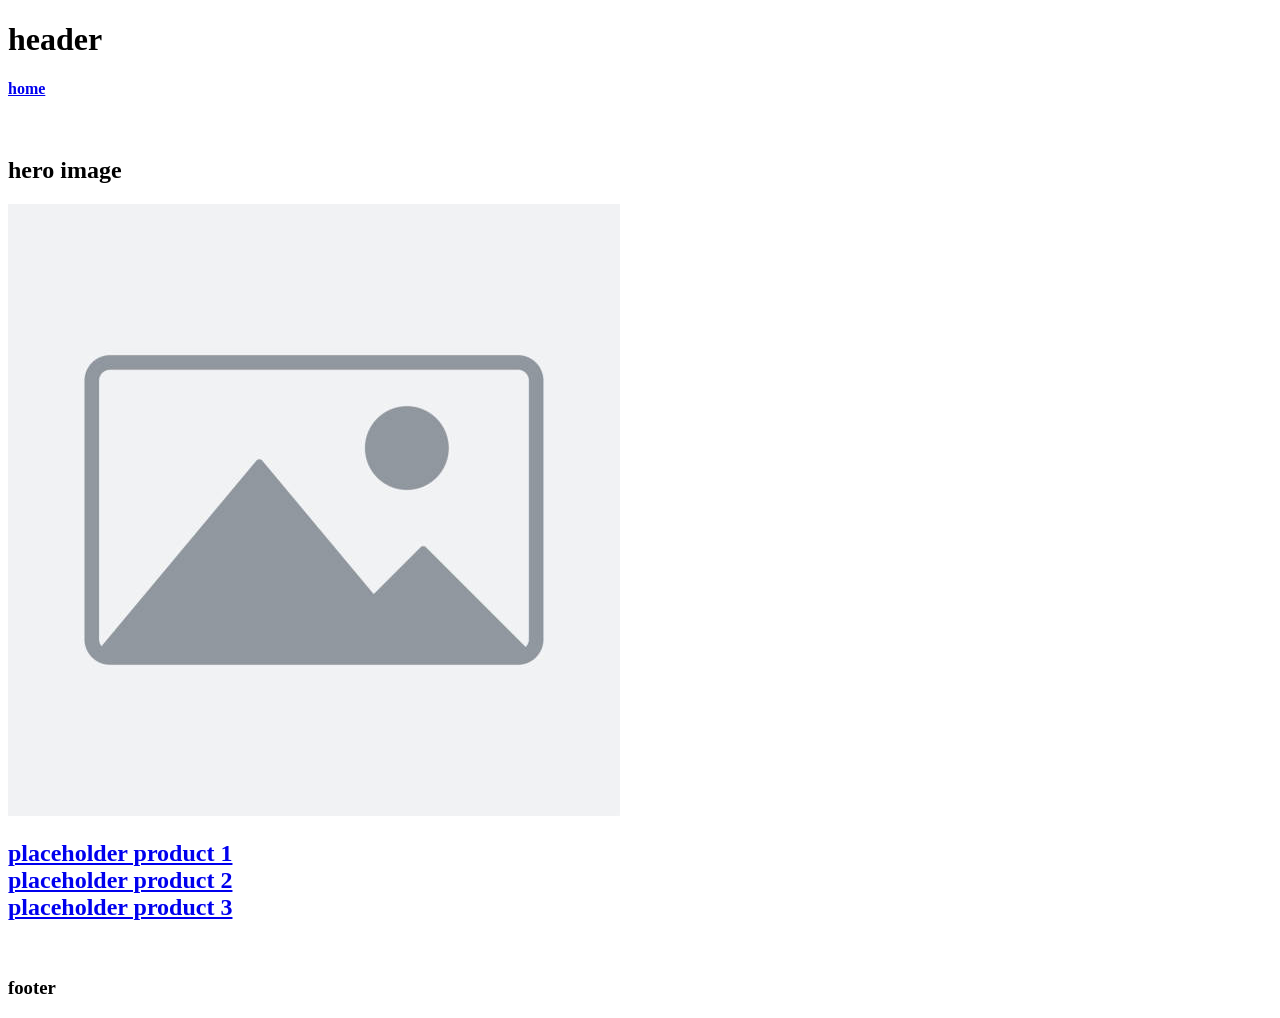
==== allproducts.html @ 620992c0 "added super rough structure and connections b/w pages" ====
<!DOCTYPE html>
<html lang="en">
<head>
    <meta charset="UTF-8">
    <meta name="viewport" content="width=, initial-scale=1.0">
    <title>Document</title>
</head>
<body>
    
    <header>
        <h1> header </h1>
        <h4> <a href="index.html"> home </a></h4>
    </header>

    <br>

    <h2> hero image </h2>
    <img src="images/placeholder.jpg" alt="placeholder image">

    <br>

    <h2> 
        <a href="phproduct1.html"> placeholder product 1</a> <br>
        <a href="phproduct2.html"> placeholder product 2</a> <br>
        <a href="phproduct3.html"> placeholder product 3</a> 
    </h2>

    <br>

    <footer>
        <h3> footer </h3>
    </footer>

</body>
</html>
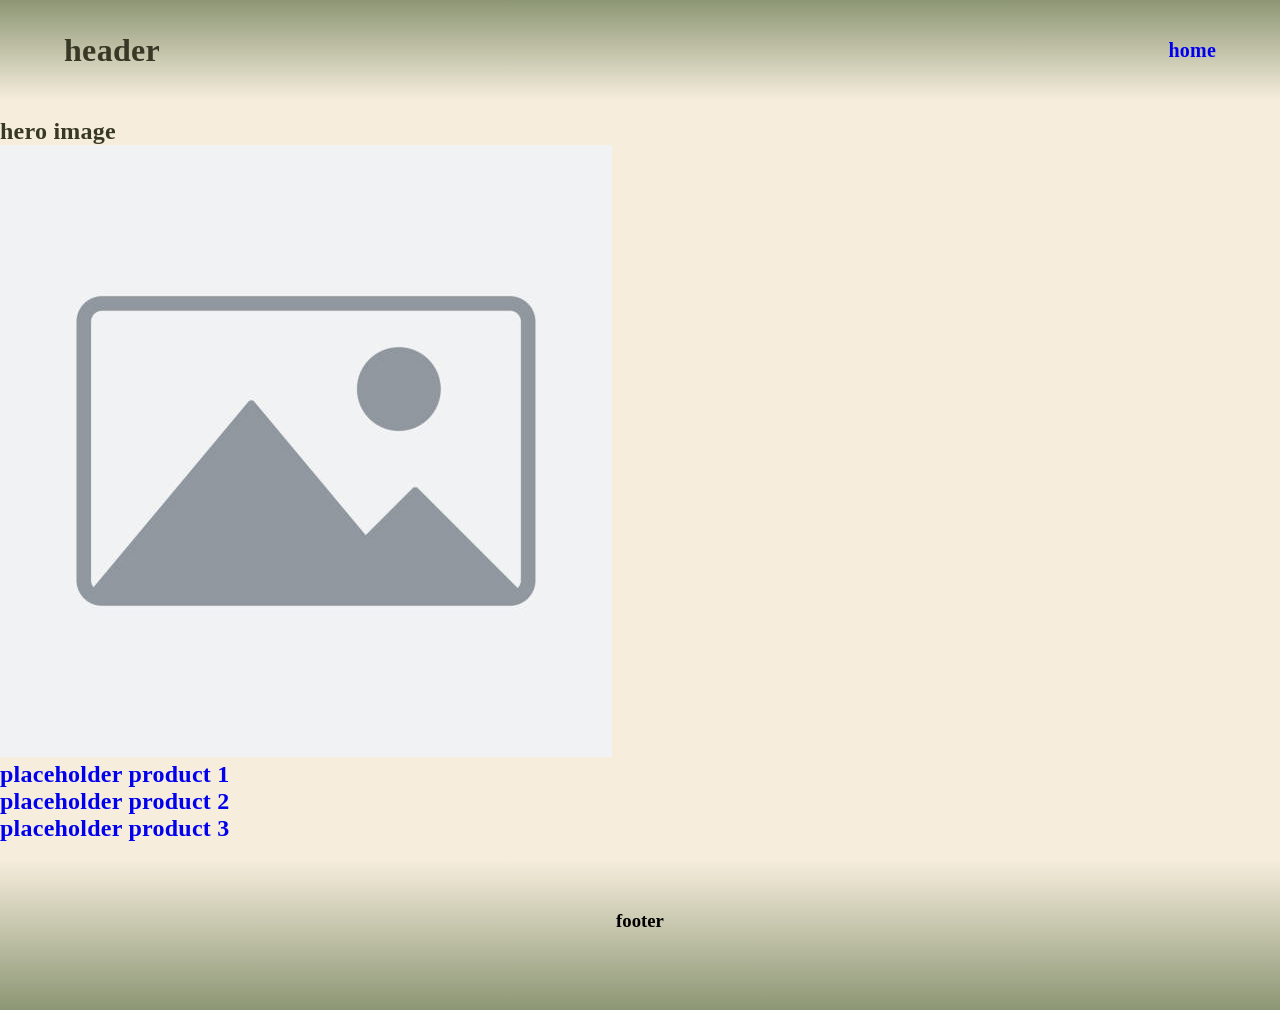
==== commit 5356465f: "added CSS, started on JS, styled header, footer, hero image, and category buttons" ====
--- a/allproducts.html
+++ b/allproducts.html
@@ -4,6 +4,7 @@
     <meta charset="UTF-8">
     <meta name="viewport" content="width=, initial-scale=1.0">
     <title>Document</title>
+    <link rel="stylesheet" href="css/style.css">
 </head>
 <body>
     
--- a/css/style.css
+++ b/css/style.css
@@ -0,0 +1,182 @@
+
+.saira-semi-condensed-light {
+  font-family: "Saira Semi Condensed", sans-serif;
+  font-weight: 300;
+  font-style: normal;
+}
+.saira-semi-condensed-medium {
+  font-family: "Saira Semi Condensed", sans-serif;
+  font-weight: 500;
+  font-style: normal;
+}
+.saira-semi-condensed-extrabold {
+  font-family: "Saira Semi Condensed", sans-serif;
+  font-weight: 800;
+  font-style: normal;
+}
+
+* {
+  margin: 0;
+  padding: 0;
+  box-sizing: border-box;
+}
+
+
+
+
+body {
+    background-color: #f6eddc;
+}
+
+a {
+    text-decoration: none;
+}
+
+h1 {
+    /* use for header logo? */
+    color: #373825;
+    letter-spacing: 0.01em;
+}
+
+h2 {
+    /* use for subhheadings */
+    color: #373825;
+    letter-spacing: 0.01em;
+}
+
+button {
+    background-color: #373825;
+    border-radius: 15px;
+    box-shadow: 0 5px 10px rgba(0, 0, 0, 0.5);
+    border: none;
+    transition: transform 0.2s ease;
+}
+    button:hover {
+        background-color: #27281b;
+        transform: scale(1.05);
+    }
+button h1 {
+    color: #f6eddc;
+    font-size: 30px;
+}
+
+
+/* HEADER */
+header {
+    display:flex;
+    justify-content: space-between;
+    align-items: center;
+    height: 100px;
+    padding: 20px 5%;
+    background-image: linear-gradient(#8c9674, transparent);
+    position: sticky;
+    top: 0; 
+    z-index: 10;
+}
+    .header-icons {
+        display:flex;
+        gap: 20px;
+        margin-left: auto;
+    }
+        .header-icons img {
+            transition: transform 0.2s ease;
+        }
+            .header-icons img:hover {
+                transform: scale(1.05);
+            }
+
+
+/* HERO IMAGE */
+.hero-image {
+    width: 100%;
+    margin-top: -140px;
+    display: flex;
+    flex-direction: column;
+    gap: 40px;
+}
+
+    .hero-button {
+        display: flex;
+        justify-content: center;
+    }
+        .allproduct-btn {
+            padding: 12px 24px;
+            cursor: pointer;
+            margin-top: -20px;
+        }
+
+
+/* CATEGORIES */
+.button-grid {
+    display: grid;
+    grid-template-columns: repeat(3,1fr);
+    gap: 30px;
+    padding: 20px;
+    }
+
+    .cat-btn {
+        width: auto;
+        height: 80px;
+        background-size: cover;
+        background-repeat: no-repeat;
+        background-position: center;
+        cursor: pointer;
+        border: none;
+    }
+        .cat-btn h1 {
+            color: #f6eddc;
+            font-size: 30px;
+        }
+            .cat1-btn {
+                background-image: url('images/cat1.png');
+                background-size: cover;
+                background-repeat: no-repeat;
+                background-position: center;
+                cursor: pointer;
+            }
+            .cat2-btn {
+                background-image: url('images/cat2.png');
+            }
+            .cat3-btn {
+                background-image: url('images/cat3.png');
+            }
+            .cat4-btn {
+                background-image: url('images/cat4.png');
+            }
+            .cat5-btn {
+                background-image: url('images/cat5.png');
+            }
+            .cat6-btn {
+                background-image: url('images/cat6.png');
+            }
+
+
+
+
+/* FOOTER */
+footer {
+    display:flex;
+    width: 100%;
+    flex-direction: column;
+    position: absolute;
+    justify-content: space-between;
+    align-items: center;
+    height: 150px;
+    padding: 20px 5%;
+    padding-top: 50px;
+    background-image: linear-gradient(transparent, #8c9674);
+    }
+        .footer-icons {
+        display:flex;
+        gap: 20px;
+        margin: auto;
+        }
+
+h4 {
+    font-size: 20px;
+    color: #373825;
+    letter-spacing: 0.01em;
+}
+
+
+/* note */
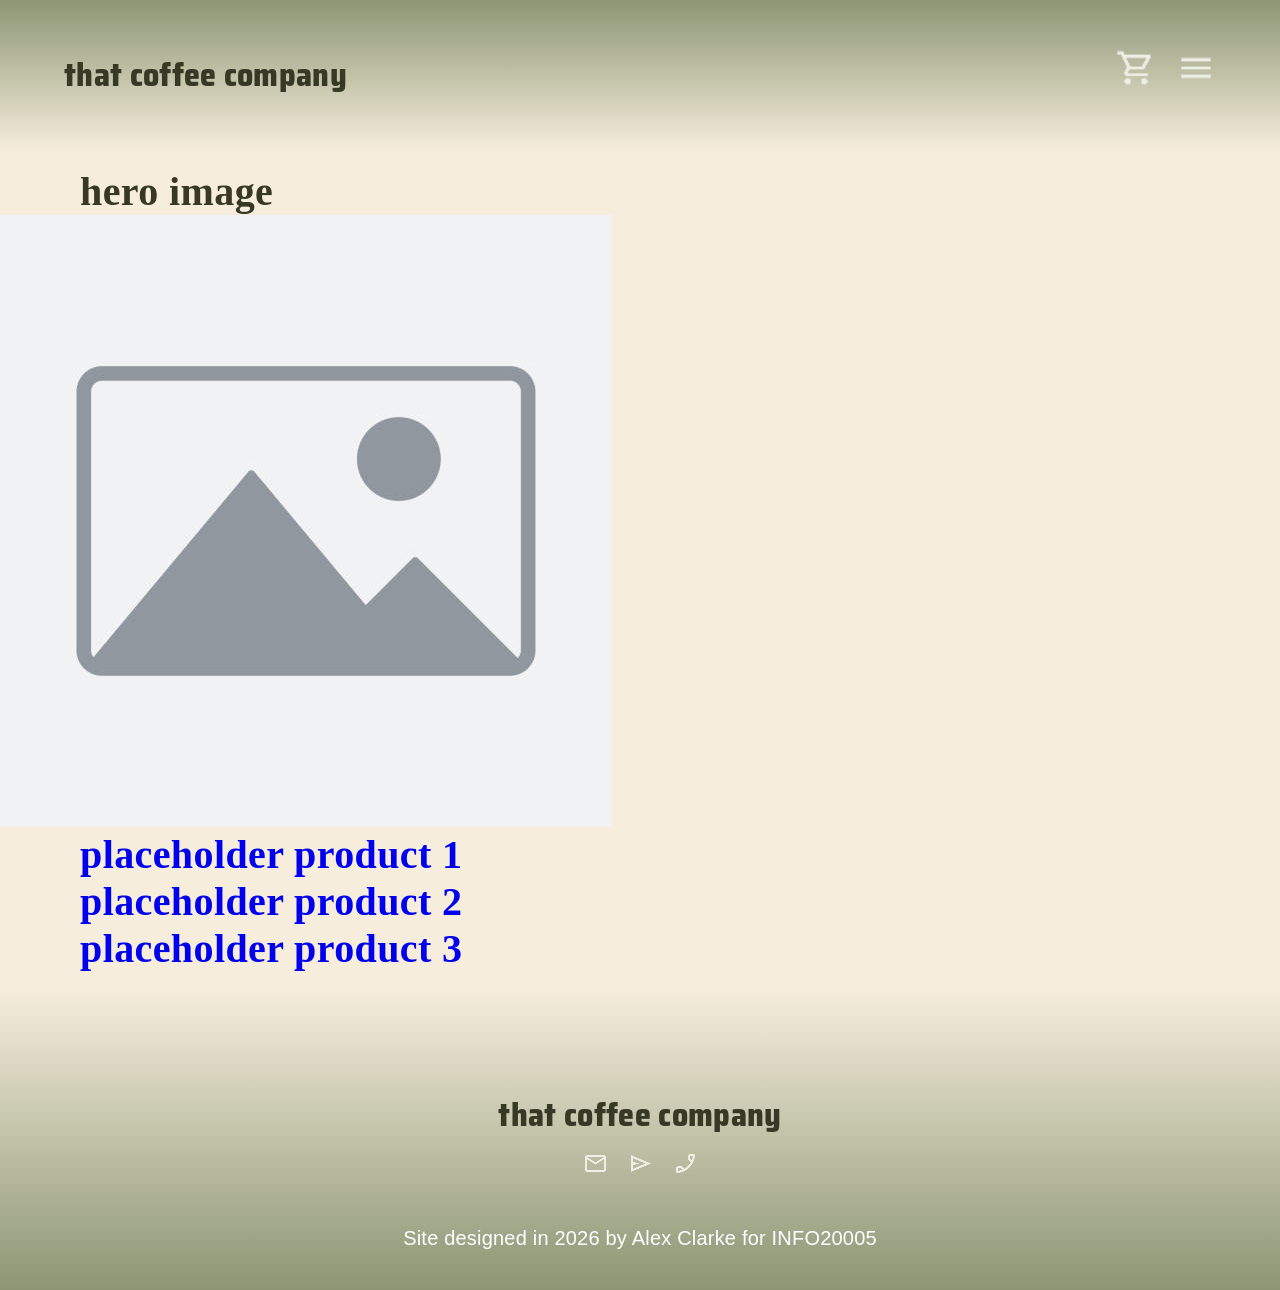
==== commit 6c24649a: "fixed category buttons, added ai barista section and reviews, fixed headers and footers on other pag" ====
--- a/allproducts.html
+++ b/allproducts.html
@@ -5,13 +5,28 @@
     <meta name="viewport" content="width=, initial-scale=1.0">
     <title>Document</title>
     <link rel="stylesheet" href="css/style.css">
+
+    <script src="js/script.js" defer></script>
+
+    <link rel="preconnect" href="https://fonts.googleapis.com">
+    <link rel="preconnect" href="https://fonts.gstatic.com" crossorigin>
+    <link href="https://fonts.googleapis.com/css2?family=Saira+Semi+Condensed:wght@300;500;800&display=swap" rel="stylesheet">
+
 </head>
 <body>
     
+<!-- HEADER -->
     <header>
-        <h1> header </h1>
-        <h4> <a href="index.html"> home </a></h4>
+        <a href="index.html"><h1 class="saira-semi-condensed-extrabold"> that coffee company </h1> </a>
+        <div class="header-icons">
+            <a href="cart.html" class="cart-link">
+                <span id="cart-badge" style="display: none;">0</span>
+                <img src="images/cart.png" alt="Menu" width="40" height="40">
+            </a>
+                <img src="images/hamb.png" alt="Menu" width="40" height="40">
+        </div>
     </header>
+
 
     <br>
 
@@ -28,8 +43,15 @@
 
     <br>
 
+<!-- FOOTER -->
     <footer>
-        <h3> footer </h3>
+        <h1 class="saira-semi-condensed-extrabold">that coffee company</h1> 
+        <div class="footer-icons">
+            <img src="images/email.png" alt="Menu" width="25" height="25">
+            <img src="images/send.png" alt="Menu" width="25" height="25">
+            <img src="images/phone.png" alt="Menu" width="25" height="25">
+        </div> <br>
+        <h4 class="saira-semi-condensed-light"> Site designed in 2026 by Alex Clarke for INFO20005 </h4> 
     </footer>
 
 </body>
--- a/css/style.css
+++ b/css/style.css
@@ -37,11 +37,25 @@
     color: #373825;
     letter-spacing: 0.01em;
 }
+@media (max-width: 390px) {
+  h1 { font-size: 20px; margin-top: -15px; }
+}
 
 h2 {
     /* use for subhheadings */
     color: #373825;
     letter-spacing: 0.01em;
+    font-size: 40px;
+    margin-left: 80px;
+}
+@media (max-width: 390px) {
+  h2 { margin: 0; text-align: center; font-size: 30px;}
+}
+
+h3 {
+    /* category button text */
+    color: #edefe4;
+    font-size: 40px;
 }
 
 button {
@@ -50,6 +64,7 @@
     box-shadow: 0 5px 10px rgba(0, 0, 0, 0.5);
     border: none;
     transition: transform 0.2s ease;
+    padding: 12px 20px;
 }
     button:hover {
         background-color: #27281b;
@@ -58,15 +73,16 @@
 button h1 {
     color: #f6eddc;
     font-size: 30px;
-}
-
-
-/* HEADER */
+    margin-top: 0;
+}
+
+
+/* HEADER ------------------------------------------------------------------- */
 header {
     display:flex;
     justify-content: space-between;
     align-items: center;
-    height: 100px;
+    height: 150px;
     padding: 20px 5%;
     background-image: linear-gradient(#8c9674, transparent);
     position: sticky;
@@ -77,6 +93,7 @@
         display:flex;
         gap: 20px;
         margin-left: auto;
+        margin-top: -15px;
     }
         .header-icons img {
             transition: transform 0.2s ease;
@@ -84,17 +101,40 @@
             .header-icons img:hover {
                 transform: scale(1.05);
             }
-
-
-/* HERO IMAGE */
+.cart-link {
+    display: inline-flex;
+    align-items: center;
+    text-decoration: none;
+    gap: 6px;
+}
+    #cart-badge {
+        color: #373825;
+        font-family: sans-serif;
+        font-size: 16px;
+        font-weight: bold;
+    }
+
+
+
+/* HERO IMAGE ------------------------------------------------------------------- */
 .hero-image {
     width: 100%;
-    margin-top: -140px;
+    margin-top: -100px;
     display: flex;
     flex-direction: column;
     gap: 40px;
-}
-
+    margin-bottom: 20px;
+}
+.hero-ios {
+    width: 100%;
+    margin-top: -50px;
+    display: flex;
+    flex-direction: column;
+    gap: 40px;
+}
+@media (max-width: 390px) {
+.hero-button {margin-top: -80px; margin-bottom: 20px;};
+}
     .hero-button {
         display: flex;
         justify-content: center;
@@ -103,57 +143,260 @@
             padding: 12px 24px;
             cursor: pointer;
             margin-top: -20px;
-        }
-
-
-/* CATEGORIES */
-.button-grid {
+            margin-bottom: 40px;
+        }
+        
+
+
+/* BESTSELLERS ------------------------------------------------------------------- */
+.carousel-container {
+    display: flex;
+    align-items: center;
+    position: relative;
+    max-width: 1400px;
+    margin: 40px auto;
+    padding: 0 10px;
+
+}
+    .carousel-view {
+        overflow: hidden;
+        width: 100%;
+        scroll-behavior: smooth;
+        display: flex;
+    }
+        .carousel-view::-webkit-scrollbar {
+            display: none;
+        }
+
+    .product-list {
+        display: flex;
+        gap: 20px;
+        transition: transform 0.4s ease-out;
+        will-change: transform;
+    }
+
+    .product-img-link {
+        display: block;
+        width: 100%;
+        margin-bottom: 10px;
+    }
+
+    .product {
+        flex: 0 0 calc(33.333% - 14px);
+        flex-shrink: 0;
+        min-width: 250px;
+        background: transparent;
+        padding: 15px;
+        text-align: center;
+        border-radius: 15px;
+        box-sizing: border-box;
+    }
+        .product img {
+            max-width: 100%;
+            height: auto;
+            object-fit: contain;
+            transition: transform 0.2s ease;
+        }
+            .product img:hover {
+                transform: scale(1.05);
+            }
+        .product h3 {
+            font-size: 30px;
+            color: #373825;
+        }
+        .product p {
+            font-size: 25px;
+            color: #373825;
+            margin-bottom: 10px;
+        }
+        .product button {
+            background-color: #373825;
+            border-radius: 10px;
+            box-shadow: 0 5px 10px rgba(0, 0, 0, 0.5);
+            border: none;
+            transition: transform 0.2s ease;
+            cursor: pointer;
+            padding: 12px 20px;
+            width: 100%;
+            max-width: 220px;
+            color: #edefe4;
+            font-size: 25px;
+        }
+                button:hover {
+                    background-color: #27281b;
+                    transform: scale(1.05);
+                }
+        .product .star-rating {
+            width: 100px;
+        }
+
+    .nav-btn {
+        background: transparent;
+        border: none;
+        box-shadow: none;
+        border-radius: 0;
+        width: auto;
+        height: auto;
+        color: #27281b;
+        font-size: 40px;
+        cursor: pointer;
+        position: relative;
+        z-index: 100;
+        display: flex;
+        align-items: center;
+        justify-content: center;
+        padding: 10px;
+        flex-shrink: 0;
+    }
+        .nav-btn:hover {
+            opacity: 0.7;
+            background: none;
+        }
+
+    @media (max-width: 700px) {
+        .carousel-view {
+            overflow-x: auto;
+            scroll-snap-type: x mandatory;
+            -ms-overflow-style: none;
+            scrollbar-width: none;
+        }
+        .carousel-view::-webkit-scrollbar {
+            display: none;
+        }
+        .product-list {
+            padding: 0 calc(9% + 10px)
+        }
+        .product {
+            flex: 0 0 82%;
+            scroll-snap-align: center;
+            max-width: 75vw;
+        }
+        .product button {
+            font-size: 20px;
+            max-width: 150px;
+        }
+    }
+
+
+/* CATEGORIES ------------------------------------------------------------------- */
+.category-grid-container {
     display: grid;
-    grid-template-columns: repeat(3,1fr);
-    gap: 30px;
-    padding: 20px;
-    }
-
-    .cat-btn {
-        width: auto;
-        height: 80px;
-        background-size: cover;
-        background-repeat: no-repeat;
-        background-position: center;
-        cursor: pointer;
-        border: none;
-    }
-        .cat-btn h1 {
-            color: #f6eddc;
-            font-size: 30px;
-        }
-            .cat1-btn {
-                background-image: url('images/cat1.png');
-                background-size: cover;
-                background-repeat: no-repeat;
-                background-position: center;
-                cursor: pointer;
-            }
-            .cat2-btn {
-                background-image: url('images/cat2.png');
-            }
-            .cat3-btn {
-                background-image: url('images/cat3.png');
-            }
-            .cat4-btn {
-                background-image: url('images/cat4.png');
-            }
-            .cat5-btn {
-                background-image: url('images/cat5.png');
-            }
-            .cat6-btn {
-                background-image: url('images/cat6.png');
-            }
-
-
-
-
-/* FOOTER */
+    grid-template-columns: repeat(3, 1fr);
+    gap: 20px;
+    max-width: 1400px;
+    margin: 60px auto;
+    padding: 0 5%;
+    margin-bottom: 100px;
+}
+.grid-btn {
+    position: relative;
+    overflow: hidden;
+    border: none;
+    height: 180px;
+    border-radius: 15px;
+    cursor: pointer;
+    box-shadow: 0 5px 15px rgba(0, 0, 0, 0.5);
+    background-size: cover;
+    background-position: center;
+    background-repeat: no-repeat;
+    display: flex;
+    align-items: center;
+    justify-content: center;
+    padding: 15px;
+}
+@media (max-width: 700px) {
+    .category-grid-container {
+        grid-template-columns: repeat(2, 1fr);
+        gap: 15px;
+        margin: 40px auto;
+    }
+    .grid-btn {
+        height: 140px;
+        box-shadow: 0 5px 15px rgba(0, 0, 0, 0.5);
+    }
+    h3 {
+        font-size: 25px;
+    }
+}
+
+
+
+/* BARISTA ------------------------------------------------------------------- */
+
+.barista-image {
+    width: 100%;
+    margin-top: auto;
+    display: flex;
+    flex-direction: column;
+    margin-bottom: 30px;
+}
+.barista-ios {
+    width: 100%;
+    margin-top: auto;
+    display: flex;
+    flex-direction: column;
+    gap: 40px;
+}
+@media (max-width: 390px) {
+.barista-button {margin-top: auto; margin-bottom: 40px;};
+}
+    .barista-button {
+        display: flex;
+        justify-content: center;
+    }
+        .barista-btn {
+            padding: 12px 24px;
+            cursor: pointer;
+            margin-top: auto;
+            margin-bottom: 40px;
+        }
+        
+
+
+/* REVIEWS ------------------------------------------------------------------- */
+.marquee-container {
+    overflow: hidden;
+    width: 100%;
+    max-width: 1400px;
+    margin: 0px;
+    background: transparent;
+    position: relative;
+    display: flex;
+}
+.marquee-track {
+    display: flex;
+    width: max-content;
+    animation: slowScroll 30s linear infinite;
+}
+
+
+.marquee-group {
+    display: flex;
+    align-items: center;
+    justify-content: space-around;
+    gap: 40px;
+    padding-right: 40px;
+}
+    .marquee-group img {
+        width: 400px;
+        height: auto;
+        object-fit: contain;
+        border-radius: 10px;
+    }
+
+@keyframes slowScroll {
+    0% {
+        transform: translateX(0);
+    }
+    100% {
+        transform: translateX(-50%);
+    }
+}
+
+
+
+
+/* FOOTER ------------------------------------------------------------------- */
 footer {
     display:flex;
     width: 100%;
@@ -161,22 +404,31 @@
     position: absolute;
     justify-content: space-between;
     align-items: center;
-    height: 150px;
-    padding: 20px 5%;
+    height: 300px;
+    padding: 20px 10%;
     padding-top: 50px;
     background-image: linear-gradient(transparent, #8c9674);
     }
         .footer-icons {
         display:flex;
         gap: 20px;
-        margin: auto;
+        margin-top: -10px;
+        }
+        footer h1 {
+            margin-bottom: 5px;
+            margin-top: 50px;
         }
 
 h4 {
     font-size: 20px;
-    color: #373825;
+    color: white;
     letter-spacing: 0.01em;
-}
-
-
-/* note */
+    text-align: center;
+
+    margin-bottom: 20px;
+}
+@media (max-width: 700px) {
+    h4 {font-size: 10px; margin-top:10;}
+    .footer-icons {margin-bottom: -50;}
+}
+
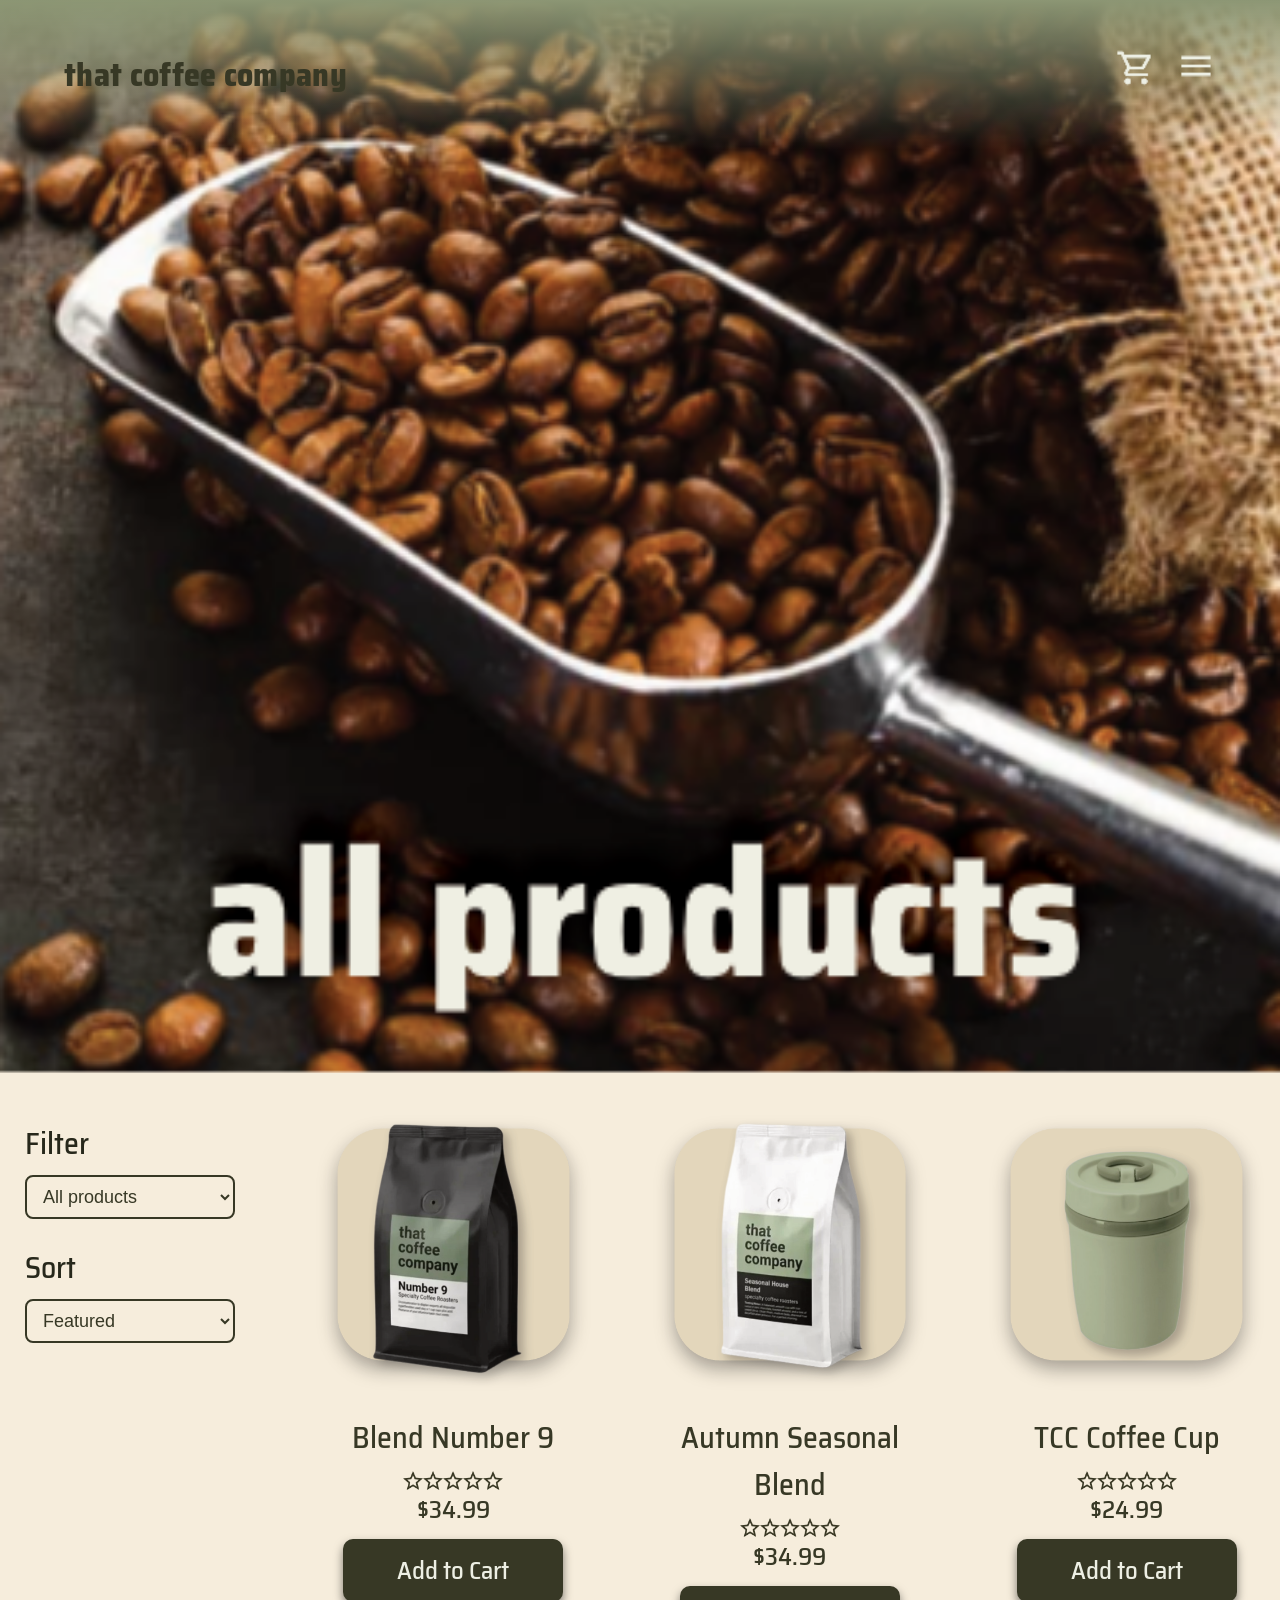
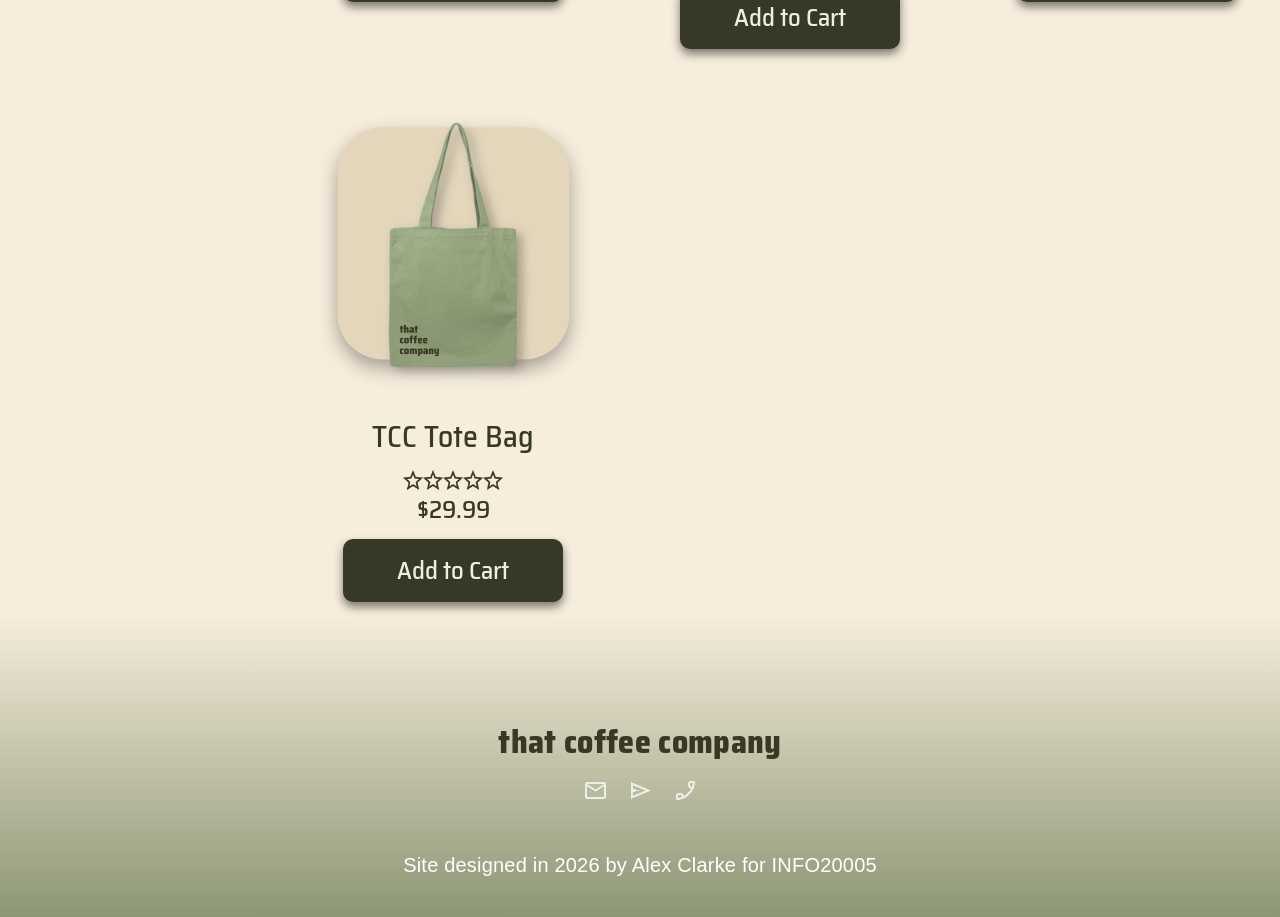
==== commit 3698e309: "finalised product listings, completed all products page, completed cart page, completed checkout and" ====
--- a/allproducts.html
+++ b/allproducts.html
@@ -23,25 +23,63 @@
                 <span id="cart-badge" style="display: none;">0</span>
                 <img src="images/cart.png" alt="Menu" width="40" height="40">
             </a>
+            <div class="hamb-trigger" id="hamb-icon">
                 <img src="images/hamb.png" alt="Menu" width="40" height="40">
+            </div>
         </div>
     </header>
 
+    <nav class="nav-dropdown" id="nav-dropdown">
+        <div class="navclose-btn" id="nav-close">✕</div>
+        <ul class="saira-semi-condensed-medium">
+            <li> <a href="allproducts.html">All Products</a></li>
+            <li> <a href="placeholder.html">About</a></li>
+            <li> <a href="placeholder.html">Contact Us</a></li>
+        </ul>
+    </nav>
 
-    <br>
+    <section>
+    
+        <picture class="hero-image">
+            <source srcset="images/prodbanner.png" media="(min-width: 1440px)" class="hero-image">
+            <img src="images/prodbannerIOS.png" class="hero-ios">
+        </picture>
 
-    <h2> hero image </h2>
-    <img src="images/placeholder.jpg" alt="placeholder image">
+    </section>
 
-    <br>
 
-    <h2> 
-        <a href="phproduct1.html"> placeholder product 1</a> <br>
-        <a href="phproduct2.html"> placeholder product 2</a> <br>
-        <a href="phproduct3.html"> placeholder product 3</a> 
-    </h2>
+<!-- SORT/FILTER + PRODUCTS -->
+<div class="catalog-shell">
 
-    <br>
+    <aside class="catalog-sidebar">
+        <div class="control-block">
+            <p class="control-label saira-semi-condensed-medium">Filter</p> 
+            <select class="control-dropdown saira-semi-condensed-light">
+                <option>All products</option>
+                <option>Beans & ground</option>
+                <option>Decaf</option>
+                <option>Other drinks</option>
+                <option>Brewing accessories</option>
+                <option>Merchandise</option>
+                <option>Bundles & sets</option>
+            </select>
+        </div>
+        <div class="control-block">
+            <p class="control-label saira-semi-condensed-medium">Sort</p> 
+            <select class="control-dropdown saira-semi-condensed-light">
+                <option>Featured</option>
+                <option>Price: Low to High</option>
+                <option>Price: High to Low</option>
+                <option>Highest Rating</option>
+            </select>
+        </div>
+    </aside>
+
+    <div class="product-list grid-layout"> </div>
+
+</div>
+
+
 
 <!-- FOOTER -->
     <footer>
--- a/css/style.css
+++ b/css/style.css
@@ -21,8 +21,9 @@
   box-sizing: border-box;
 }
 
-
-
+/* --------------------------------------------------------------------------------------------------------------------------------------------------
+-- INDEX.HTML -----------------------------------------------------------------------------------------------------------------------------------------------------
+---------------------------------------------------------------------------------------------------------------------------------------------------*/
 
 body {
     background-color: #f6eddc;
@@ -56,6 +57,12 @@
     /* category button text */
     color: #edefe4;
     font-size: 40px;
+}
+
+p {
+    font-size: 30px;
+    color: #27281b;
+    margin: 0;
 }
 
 button {
@@ -114,6 +121,65 @@
         font-weight: bold;
     }
 
+
+.hamb-trigger {
+    cursor: pointer;
+    user-select: none;
+}
+.nav-dropdown {
+    position: fixed;
+    top: 0;
+    right: 0px;
+    width: 300px;
+    height: 100vh;
+    background-color: #8c9674;
+    box-shadow: -5px 0 15px rgba(0, 0, 0, 0.1);
+    z-index: 99990;
+    padding: 30px;
+    box-sizing: border-box;
+    opacity: 0;
+    visibility: hidden;
+    transition: opacity 0.3s ease, visibility 0.3s ease;
+    will-change: opacity;
+}
+.nav-dropdown.active {
+    opacity: 1;
+    visibility: visible;
+    right: 0;
+}
+.navclose-btn {
+    font-size: 30px;
+    color: #373825;
+    cursor: pointer;
+    text-align: right;
+    margin-bottom: 30px;
+}
+.nav-dropdown ul {
+    list-style: none;
+    padding: 0;
+    margin: 0;
+    display: flex;
+    flex-direction: column;
+    gap: 25px;
+    text-align: left;
+}
+.nav-dropdown ul li a {
+    text-align: left;
+    font-size: 26px;
+    color: #27281b;
+    text-decoration: none;
+    display: block;
+    transition: color 0.2s;
+}
+    .nav-dropdown ul li a:hover {
+        color: #edefe4;
+    }
+@media (max-width: 500px) {
+    .nav-dropdown {
+        width: 80vw;
+        right: 0;
+    }
+}
 
 
 /* HERO IMAGE ------------------------------------------------------------------- */
@@ -369,7 +435,6 @@
     animation: slowScroll 30s linear infinite;
 }
 
-
 .marquee-group {
     display: flex;
     align-items: center;
@@ -428,7 +493,796 @@
     margin-bottom: 20px;
 }
 @media (max-width: 700px) {
-    h4 {font-size: 10px; margin-top:10;}
+    h4 {font-size: 15px; margin-top: -10}
     .footer-icons {margin-bottom: -50;}
 }
 
+
+
+/* --------------------------------------------------------------------------------------------------------------------------------------------------
+-- PRODUCT PAGES -----------------------------------------------------------------------------------------------------------------------------------------------------
+---------------------------------------------------------------------------------------------------------------------------------------------------*/
+
+
+
+/* PRODUCT GALLERY ------------------------------------------------------------------- */
+
+.gallery-container {
+    max-width: 750px;
+    margin: 40px auto;
+    position: relative;
+    box-sizing: border-box;
+    padding: 0 60px;
+    display: block;
+}
+
+.gallery-view {
+    width: 100%;
+    display: block;
+    overflow-x: auto !important;
+    scroll-snap-type: x mandatory;
+    scroll-behavior: smooth;
+    scrollbar-width: none;
+}
+.gallery-view::-webkit-scrollbar {
+    display: none;
+    /* check if this is redundant later */
+}
+
+.gallery-track {
+    display: flex !important;
+    flex-direction: row !important;
+    flex-wrap: nowrap !important;
+    gap: 0 !important;
+    width: 100%;
+    align-items: center;
+}
+
+.gallery-item {
+    flex: 0 0 100% !important;
+    width: 100% !important;
+    scroll-snap-align: start;
+    box-sizing: border-box;
+}
+    .gallery-item img {
+        width: 100%;
+        height: auto;
+        display: block;
+        object-fit: cover;
+        border-radius: 12px;
+    }
+
+.gallery-btn {
+    background: transparent;
+    border: none;
+    box-shadow: none;
+    border-radius: 0%;
+    color: #27281b;
+    font-size: 40px;
+    cursor: pointer;
+    width: 50px;
+    height: 50px;
+    display: flex;
+    align-items: center;
+    justify-content: center;
+    padding: 10px;
+    flex-shrink: 0;
+    position: absolute;
+    top: calc(50% - 25px);
+    transition: transform 0.2s ease;
+    z-index: 9999 !important;
+}
+    .gallery-btn:hover {
+        opacity: 0.7;
+        background: none;
+    }
+
+#gallery-prev { left: 10px;}
+#gallery-next { right: 10px;}
+
+@media (max-width: 700px) {
+    .gallery-container{
+        padding: 0;
+    }
+    #gallery-prev {
+        left: 15px;
+    }
+    #gallery-next {
+        right: 15px;
+    }
+}
+
+/* PRODUCT DESCRIPTION ------------------------------------------------------------------- */
+
+.proddetails-container {
+    max-width: auto;
+    margin: 20px auto;
+    padding: 20px 60px 20px;
+    box-sizing: border-box;
+}
+    .proddetails-container img {
+        margin-bottom: 15px;
+    }
+
+.prodsplit-wrapper {
+    display: flex;
+    justify-content: space-between;
+    align-items: flex-start;
+    gap: 30px;
+    width: 100%;
+    margin-bottom: 25px;
+}
+
+.prod-left {
+    display: flex;
+    flex-direction: column;
+    align-items: flex-start;
+    text-align: left;
+}
+.prod-rating {
+    margin-top: 15px;
+}
+.prod-right {
+    display: flex;
+    flex-direction: column;
+    align-items: flex-end;
+    text-align: right;
+    gap: 15px;
+    padding-bottom: 20px;
+}
+
+.prod-price {
+    font-size: 50px;
+    color: #373825;
+    margin: 0;
+    line-height: 1;
+}
+
+.qtypicker-wrapper {
+    display: flex;
+    align-items: center;
+    border: 2px solid #373825;
+    border-radius: 10px;
+    background-color: #edefe4;
+    overflow: hidden;
+    height: 55px;
+    width: 220px;
+    box-sizing: border-box;
+}
+    .qtypicker-wrapper .prodquantity-input {
+        border: none;
+        border-radius: 0;
+        background: transparent;
+        height: 100%;
+        margin: 0;
+        padding: 0;
+        -moz-appearance: textfield;
+        flex: 1;
+        width: 100%;
+        text-align: center;
+        font-size: 25px;
+    }
+        .qtypicker-wrapper .prodquantity-input::-webkit-outer-spin-button,
+        .qtypicker-wrapper .prodquantity-input::-webkit-inner-spin-button {
+            -webkit-appearance: none;
+            margin: 0;
+        }
+
+.qtyadjust-btn {
+    background: transparent;
+    border: none;
+    flex: 0 0 50px;
+    width: 40px;
+    height: 100%;
+    font-size: 20px;
+    color: #373825;
+    cursor: pointer;
+    display: flex;
+    align-items: center;
+    justify-content: center;
+    user-select: none;
+    transition: background-color 0.2s;
+}
+    .qtyadjust-btn:hover {
+        background-color: #8c9674;
+    }
+
+@media (max-width: 700px) {
+    .prodsplit-wrapper {
+        flex-direction: column;
+        align-items: center;
+        width: 100%;
+        gap: 20px;
+    }
+    .prod-left {
+        align-items: center;
+        text-align: center;
+        width: 100%;
+    }
+    .prod-right {
+        align-items: center;
+        text-align: center;
+        width: 100%;
+        gap: 15px;
+    }
+    .prod-price {
+        font-size: 34px;
+    }
+    .prodaction-group {
+        width: 100%;
+        justify-content: center !important;
+        align-items: center !important;
+    }
+    .qtypicker-wrapper {
+        height: 46px;
+    }
+    p {
+        text-align: center;
+        font-size: 25px;
+    }
+}
+
+
+
+.prod-title {
+    font-size: 50px;
+    color: #373825;
+    margin: 0;
+    text-align: left;
+    margin-bottom: -10px;
+}
+
+.product-addbtn {
+    background-color: #373825;
+    border-radius: 10px;
+    box-shadow: 0 5px 10px rgba(0, 0, 0, 0.5);
+    border: none;
+    transition: transform 0.2s ease;
+    cursor: pointer;
+    padding: 12px 20px;
+    width: 100%;
+    max-width: 220px;
+    color: #edefe4;
+    font-size: 25px;
+}
+    .product-addbtn:hover {
+        background-color: #27281b;
+        transform: scale(1.05);
+    }
+
+.prod-desc {
+    text-align: left;
+    width: 100%;
+}
+
+@media (max-width: 700px) {
+    .proddetails-container {
+        padding: 0 20px;
+    }
+    .prod-title {
+        font-size: 28px;
+    }
+    .product-addbtn {
+        font-size: 18px;
+        padding: 10px 18px;
+    }
+}
+
+
+.prodaction-group {
+    display: flex;
+    flex-direction: column;
+    align-items: flex-end;
+    gap: 12px;
+    width: 100%;
+}
+
+
+/* PRODUCT INFO TABS ------------------------------------------------------------------- */
+
+.prodtabs-container {
+    max-width: 1500px;
+    margin: 40px auto;
+    padding: 0 60px;
+    box-sizing: border-box;
+}
+
+.tabscontent-viewport {
+    display: block;
+    width: 100%;
+}
+
+.tabsbutton-strip {
+    display: flex !important;
+    flex-direction: row !important;
+    flex-wrap: nowrap !important;
+    justify-content: space-between;
+    align-items: center;
+    border-bottom: 2px solid #27281b;
+    padding-bottom: 0px;
+    margin-bottom: 25px;
+}
+
+.tabsbutton-strip .tab-heading {
+    flex: 1;
+    text-align: center;
+    font-size: 25px;
+    color: #373825;
+    cursor: pointer;
+    margin: 0%;
+    position: relative;
+    user-select: none;
+    transition: all 0.2s ease;
+    border-radius: 8px 8px 0 0;
+    padding: 12px 20px;
+}
+    .tabsbutton-strip .tab-heading:hover {
+        color: #8c9674;
+    }
+
+.tabsbutton-strip .tab-heading.active {
+    color: #373825;
+    background-color: #8c9674;
+}
+    .tabsbutton-strip .tab-heading.active::after {
+        content: '';
+        position: absolute;
+        bottom: 0px;
+        left: 0;
+        width: 100%;
+        height: 3px;
+        background-color: #27281b;
+    }
+
+.tab-panel {
+    display: none;
+    width: 100%;
+}
+    .tab-panel.active {
+        display: block !important;
+    }
+
+.panel-grid {
+    display: flex;
+    align-items: center;
+    justify-content: space-between;
+    gap: 40px;
+}
+
+.panel-text {
+    flex: 1;
+    text-align: left;
+}
+.panel-text h4 {
+    color: #27281b;
+    font-size: 30px;
+    text-align: left;
+}
+
+
+.panel-img {
+    flex: 0 0 300px;
+    width: 400px;
+}
+    .panel-img img {
+        width: 100%;
+        height: auto;
+        object-fit: cover;
+        border-radius: 8px;
+        display: block;
+    }
+
+@media (max-width: 700px) {
+    .prodtabs-container {
+        padding: 0 20px;
+        padding-bottom: 40px;
+        border-bottom: 4px solid #27281b;
+    }
+    .tabsbutton-strip {
+        flex-direction: column !important;
+        gap: 10px !important;
+        border-bottom: none !important;
+        align-items: center !important;
+        margin-bottom: 15px !important;
+    }
+    .tabsbutton-strip .tab-heading {
+        font-size: 25px;
+        width: 100% !important;
+        box-sizing: border-box;
+        border-radius: 8px;
+        padding: 10px 15px;
+        margin: 0 0 5px 0;
+    }
+    .panel-grid {
+        flex-direction: column-reverse;
+        gap: 20px;
+    }
+    .panel-img {
+        width: 100%;
+        max-width: 250px;
+        margin: 0 auto;
+    }
+    .panel-text h4 {
+        font-size: 24px;
+        margin-top: 10px;
+    }
+}
+
+/* NOTE: these are for removing a product from the 'similar 
+items' carousel from that item's product listing page */
+
+.prod-page1 .product-list .product:first-child {
+    display: none !important;
+}
+.prod-page2 .product-list .product:nth-child(2) {
+    display: none !important;
+}
+.prod-page3 .product-list .product:nth-child(3) {
+    display: none !important;
+}
+.prod-page4 .product-list .product:nth-child(4) {
+    display: none !important;
+}
+
+
+/* --------------------------------------------------------------------------------------------------------------------------------------------------
+-- ALL PRODUCTS PAGE -----------------------------------------------------------------------------------------------------------------------------------------------------
+---------------------------------------------------------------------------------------------------------------------------------------------------*/
+
+
+/* SORT/FILTER ------------------------------------------------------------------- */
+
+.catalog-shell {
+    display: flex;
+    flex-direction: row;
+    align-items: flex-start;
+    gap: 40px;
+    width: 100%;
+}
+.catalog-sidebar {
+    flex: 0 0 260px;
+    width: 260px;
+    display: flex;
+    flex-direction: column;
+    gap: 25px;
+    background-color: transparent;
+    padding: 25px;
+    border-radius: 12px;
+    box-sizing: border-box;
+}
+.control-block {
+    display: flex;
+    flex-direction: column;
+    align-items: flex-start;
+    text-align: left;
+    gap: 8px;
+    width: 100%;
+}
+.control-dropdown {
+    width: 100%;
+    height: 44px;
+    padding: 0 12px;
+    border: 2px solid #373825;
+    border-radius: 8px;
+    background-color: transparent;
+    color: #373825;
+    font-size: 18px;
+    cursor: pointer;
+    box-sizing: border-box;
+}
+    .control-dropdown:focus {
+        outline: none;
+        background-color: #8c9674;
+    }
+
+
+@media (max-width: 700px) {
+    .catalog-shell {
+        flex-direction: column !important;
+        gap: 15px !important;
+        width: 100%;
+        box-sizing: border-box;
+    }   
+    .catalog-sidebar {
+        flex: unset !important;
+        width: 100% !important;
+        flex-direction: row !important;
+        gap: 20px;
+        padding: 10px !important;
+    } 
+    .control-block {
+        flex: 1;
+        min-width: 0 !important;
+        box-sizing: border-box;
+        width: 50%;
+    }
+    .control-dropdown {
+        height: 44px;
+        font-size: 14px;
+        width: 100%;
+    }
+}
+
+
+
+/* PRODUCT LIST ------------------------------------------------------------------- */
+
+.product-list.grid-layout {
+    display: grid;
+    grid-template-columns: repeat(3, 1fr) !important;
+    gap: 30px;
+    width: 100%;
+    flex-wrap: wrap;
+}
+.grid-layout .product {
+    flex: unset !important;
+    width: 100%;
+    max-width: 100%;
+    background-color: transparent;
+    padding: 15px;
+    box-sizing: border-box;
+    display: flex;
+    flex-direction: column;
+    align-items: center;
+    text-align: center;
+}
+@media (max-width: 700px) {
+    .product-list.grid-layout {
+        grid-template-columns: 1fr !important;
+        gap: 20px;
+    }
+}
+
+
+
+/* --------------------------------------------------------------------------------------------------------------------------------------------------
+-- CART PAGE -----------------------------------------------------------------------------------------------------------------------------------------------------
+---------------------------------------------------------------------------------------------------------------------------------------------------*/
+
+
+/* CART ------------------------------------------------------------------- */
+
+.cart-wrapper {
+    max-width: 1000px;
+    margin: 40px auto;
+    padding: 0 20px;
+    display: flex;
+    flex-direction: column;
+    gap: 30px;
+}
+    .cart-wrapper h2 {
+        font-size: 30px;
+        text-align: left;
+    }
+    .carousel-container p {
+        font-size: 25px;
+    }
+#cart-container {
+    flex: 2;
+}
+.csummary-column {
+    display: flex;
+    justify-content: space-between;
+    align-items: center;
+    background: #e3d6bb;
+    box-shadow: 0 5px 10px rgba(0, 0, 0, 0.5);
+    padding: 20px;
+    border-radius: 10px;
+    margin-top: 20px;
+}
+.summary-total {
+    display: flex;
+    align-items: center;
+    gap: 10px;
+    font-size: 24px;
+    color: #373825;
+    height: 48px;
+    line-height: 48px;
+}
+.checkout-link {
+    text-decoration: none;
+    display: block;
+}
+
+.cart-item {
+    display: flex;
+    align-items: center;
+    justify-content: flex-start;
+    padding: 15px 0;
+    border-bottom: 1px solid #f6eddc;
+    gap: 20px;
+}
+    .cartitem-img {
+        width: 200px;
+        height: auto;
+        object-fit: cover;
+    }
+    .cartitem-details {
+        flex: 2;
+        display: flex;
+        flex-direction: column;
+        gap: 8px;
+    }
+.item-name, .item-price, .item-total {
+    margin: 0 0 5px 0;
+}
+
+.cartitemqty-controls {
+    display: flex;
+    align-items: center;
+
+    height: 40px;
+    background: #edefe4;
+    width: 150px;
+}
+.cartitem-qty {
+    display: inline-block;
+    min-width: 25px;
+    text-align: center;
+    width: 150px;
+}
+
+
+.removeitem-btn {
+    background: none;
+    border: none;
+    font-size: 15px;
+    color: #27281b;
+    cursor: pointer;
+}
+    .removeitem-btn:hover {
+        color: #8c9674;
+    }
+
+.checkout-btn {
+    height: 48px;
+    padding: 0 30px;
+    background: #373825;
+    color: #edefe4;
+    border: none;
+    border-radius: 4px;
+    font-size: 20px;
+    cursor: pointer;
+    display: flex;
+    align-items: center;
+    justify-content: center;
+    transition: background-color 0.2s ease;
+}
+    .checkout-btn:hover {
+        background: #8c9674;
+    }
+
+@media (max-width: 700px) {
+    .cart-wrapper {
+        margin: 20px;
+        padding: 0 15px;
+        gap: 20px;
+    }
+    .cart-item {
+        display: flex;
+        flex-direction: column;
+        align-items: center;
+        justify-content: space-between;
+        position: relative;
+        padding: 20px 0;
+        gap: 15px;
+    }
+    .cartitem-details {
+        display: contents;
+    }
+    .cartitem-img {
+        order: 1;
+        width: 170px;
+        height: 170px;
+        object-fit: cover;
+        margin-bottom: 5px;
+    }
+    .item-name {
+        order: 2;
+        font-size: 1.1rem;
+    }
+    .item-price {
+        order: 3;
+    }
+    .cartitemqty-controls {
+        order: 4;
+        display: flex;
+        align-items: center;
+        height: 40px;
+        background: #edefe4;
+        width: 150px;
+    }
+    .csummary-column {
+        flex-direction: column;
+        gap: 15px;
+        align-items: center;
+        text-align: center;
+        padding: 15px;
+    }
+    .summary-total {
+        justify-content: center;
+        height: auto;
+        line-height: normal;
+        font-size: 20px;
+    }
+    .checkout-link {
+        width: 100%;
+    }
+    .checkout-btn {
+        width: 100%;
+        height: 45px;
+        font-size: 15px;
+    }
+    .removeitem-btn {
+        position: absolute;
+        right: 15px;
+        top: 50%;
+        transform: translateY('-50%');
+        font-size: 15px;
+        padding: 10px;
+    }
+    .cart-wrapper h2 {
+        font-size: 30px;
+        text-align: center;
+    }
+}
+
+/* --------------------------------------------------------------------------------------------------------------------------------------------------
+-- CHECKOUT PAGE -----------------------------------------------------------------------------------------------------------------------------------------------------
+---------------------------------------------------------------------------------------------------------------------------------------------------*/
+
+
+/* CHECKOUT ------------------------------------------------------------------- */
+
+.checkout-wrapper {
+    max-width: 1000px;
+    margin: 40px auto;
+    padding: 0 20px;
+}
+
+.checkout-form {
+    display: flex;
+    flex-direction: column;
+    gap: 20px;
+}
+
+.input-group {
+    display: flex;
+    flex-direction: column;
+    gap: 6px;
+}
+    .input-group label {
+        color: #373825;
+        font-size: 20px;
+    }
+    .input-group input,
+    .input-group textarea {
+        padding: 12px;
+        border: 2px solid #373825;
+        background: #edefe4;
+        border-radius: 4px;
+        font-size: 25px;
+        color: #27281b;
+    }
+    .input-group textarea {
+        height: 100px;
+        resize: vertical;
+    }
+
+@media (max-width: 700px) {
+    .checkout-form .checkout-total {
+        flex-direction: column;
+        gap: 15px;
+        align-items: center;
+        text-align: center;
+        padding: 15px;
+    }
+    .checkout-form .summary-total {
+        justify-content: center;
+        height: auto;
+        font-size: 20px;
+    }
+    .checkout-form .checkout-btn {
+        width: 100%;
+    }
+}
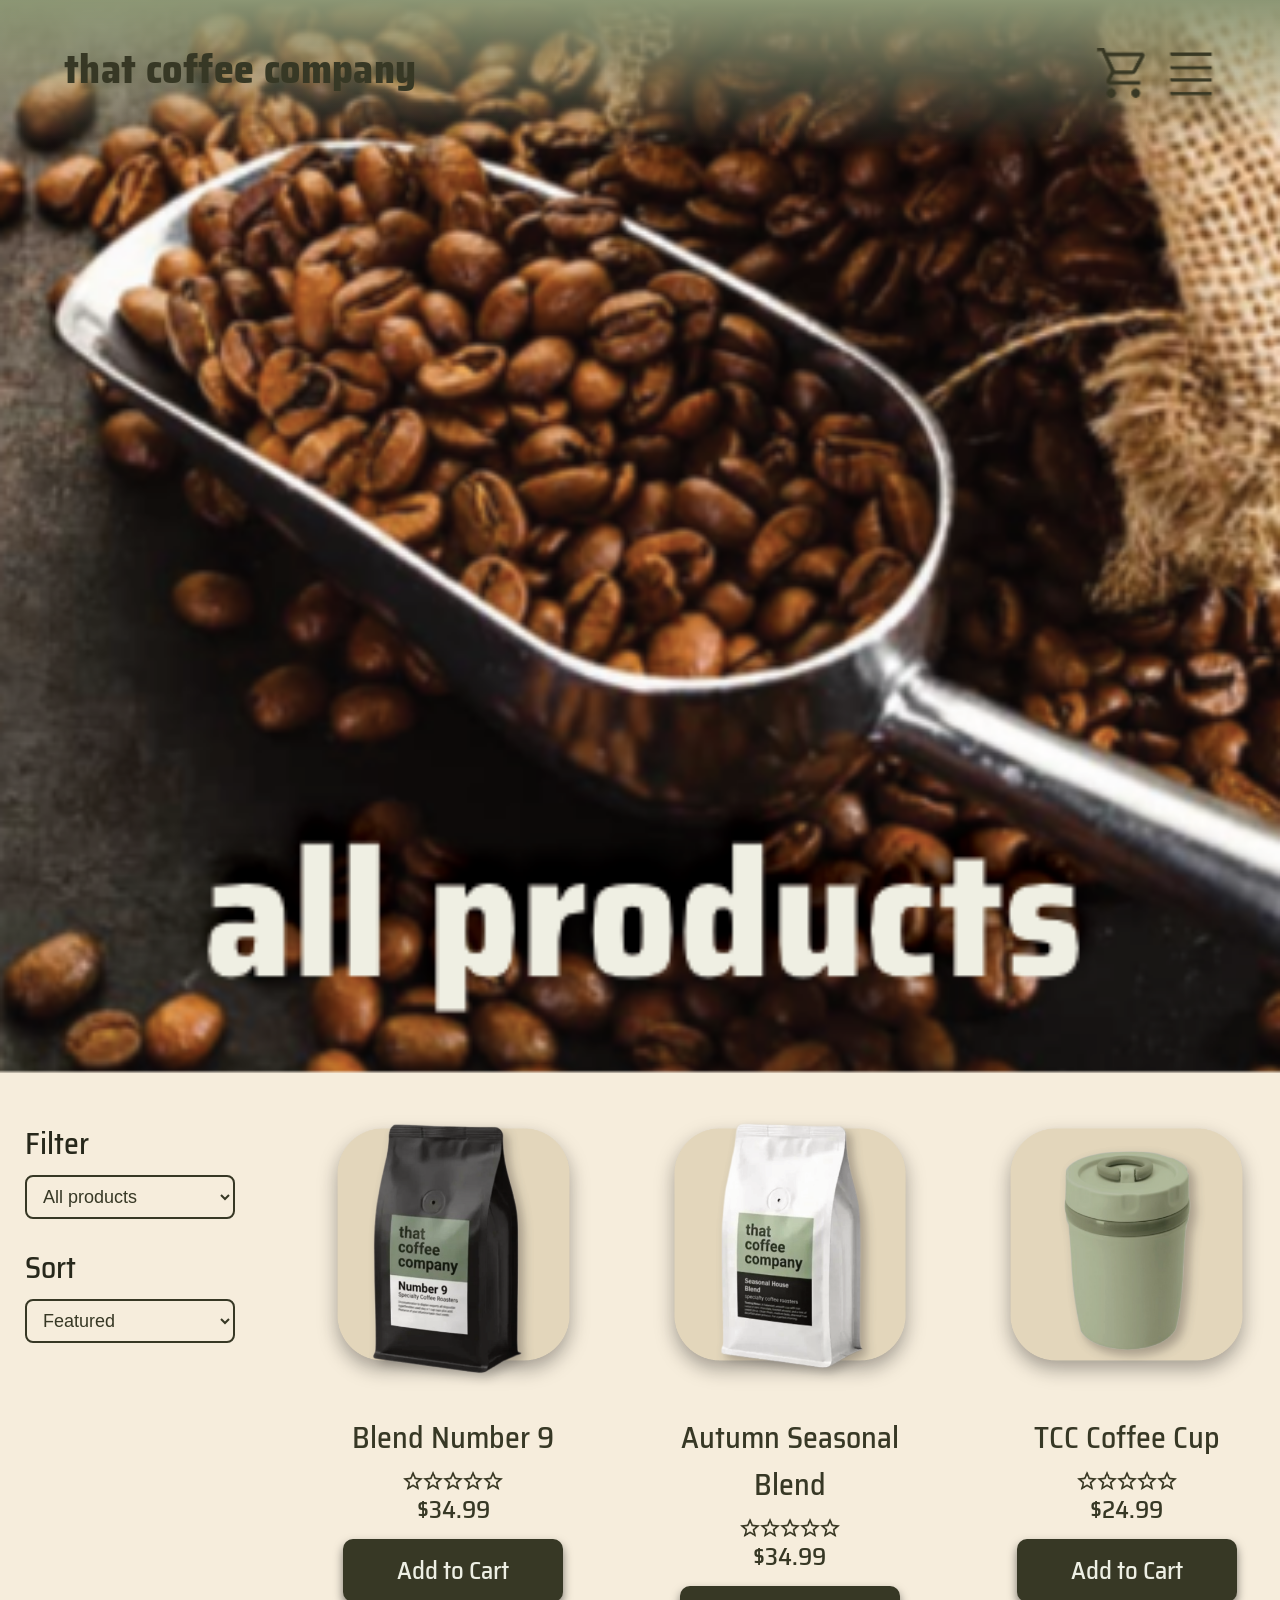
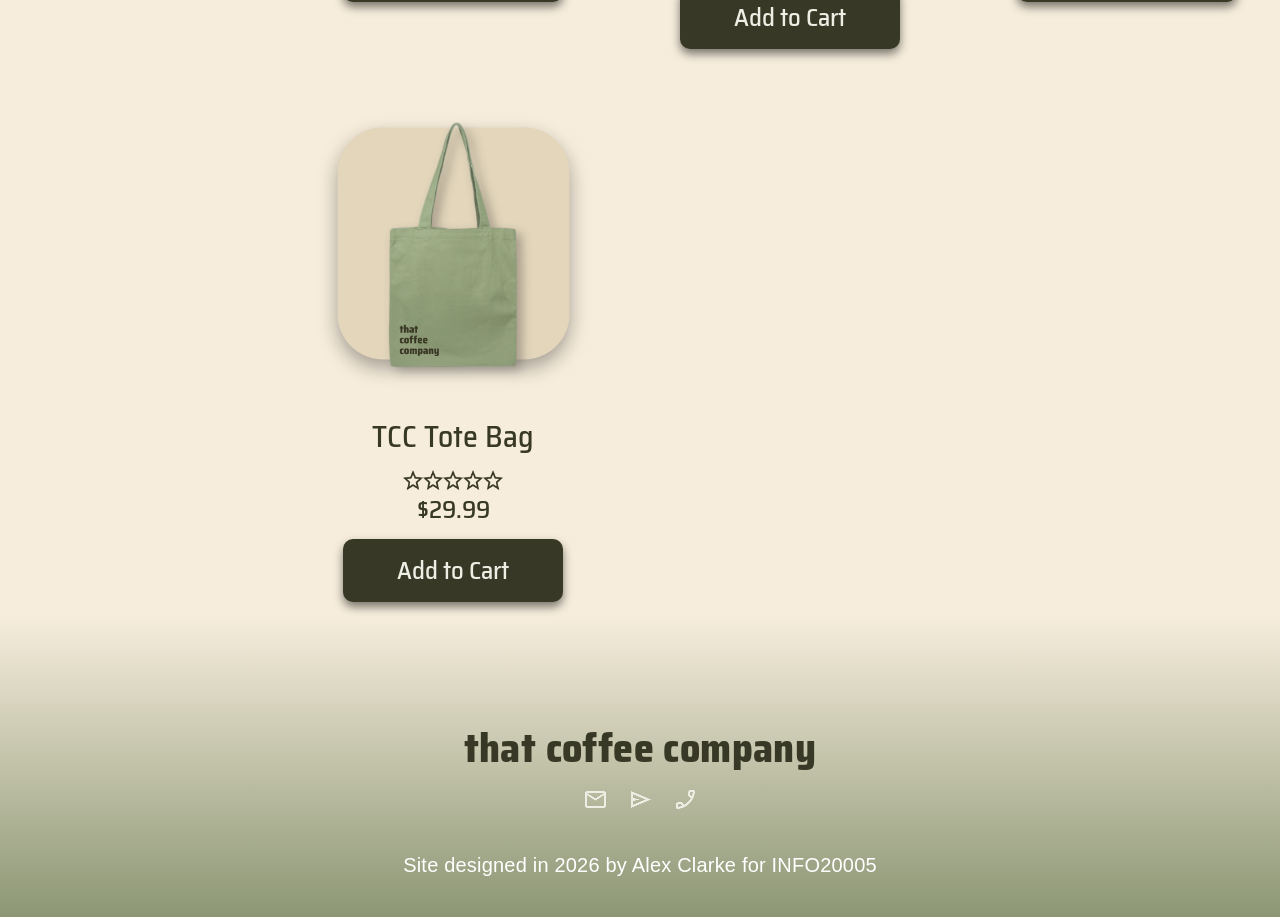
==== commit 850d6134: "addressed user test feedback, made small fixes, simplified and cleaned up code" ====
--- a/allproducts.html
+++ b/allproducts.html
@@ -3,7 +3,7 @@
 <head>
     <meta charset="UTF-8">
     <meta name="viewport" content="width=, initial-scale=1.0">
-    <title>Document</title>
+    <title>That Coffee Company | All Products</title>
     <link rel="stylesheet" href="css/style.css">
 
     <script src="js/script.js" defer></script>
@@ -21,10 +21,10 @@
         <div class="header-icons">
             <a href="cart.html" class="cart-link">
                 <span id="cart-badge" style="display: none;">0</span>
-                <img src="images/cart.png" alt="Menu" width="40" height="40">
+                <img src="images/cart.png" alt="Menu" width="50" height="50">
             </a>
             <div class="hamb-trigger" id="hamb-icon">
-                <img src="images/hamb.png" alt="Menu" width="40" height="40">
+                <img src="images/hamb.png" alt="Menu" width="50" height="50">
             </div>
         </div>
     </header>
--- a/css/style.css
+++ b/css/style.css
@@ -37,9 +37,11 @@
     /* use for header logo? */
     color: #373825;
     letter-spacing: 0.01em;
+    font-size: 40px;
+    margin-top: -11px;
 }
 @media (max-width: 390px) {
-  h1 { font-size: 20px; margin-top: -15px; }
+  h1 { font-size: 22px;  }
 }
 
 h2 {
@@ -100,11 +102,17 @@
         display:flex;
         gap: 20px;
         margin-left: auto;
-        margin-top: -15px;
+        margin-top: -5px;
+        justify-content: center;
+    }
+    .hamb-trigger {
+        margin-top: 7px;
     }
         .header-icons img {
             transition: transform 0.2s ease;
-        }
+            align-items: center;
+        }
+
             .header-icons img:hover {
                 transform: scale(1.05);
             }
@@ -115,10 +123,15 @@
     gap: 6px;
 }
     #cart-badge {
-        color: #373825;
+        color: #edefe4;
         font-family: sans-serif;
-        font-size: 16px;
-        font-weight: bold;
+        font-size: 28px;
+
+        background-color: #aa7a21;
+        border-radius: 15px;
+        padding: 10px;
+        margin-right: 10px;
+        box-shadow: 0 5px 10px rgba(0, 0, 0, 0.5);
     }
 
 
@@ -140,7 +153,6 @@
     opacity: 0;
     visibility: hidden;
     transition: opacity 0.3s ease, visibility 0.3s ease;
-    will-change: opacity;
 }
 .nav-dropdown.active {
     opacity: 1;
@@ -179,6 +191,20 @@
         width: 80vw;
         right: 0;
     }
+    .header-icons {
+        margin-top: -10px;
+    }
+    .header-icons img {
+        width: 30px;
+        height: 30px;
+    }
+    #cart-badge {
+        font-size: 20px;
+        margin-top: -2px;
+    }
+    .hamb-trigger {
+        margin-top: 6px;
+    }
 }
 
 
@@ -199,7 +225,7 @@
     gap: 40px;
 }
 @media (max-width: 390px) {
-.hero-button {margin-top: -80px; margin-bottom: 20px;};
+.hero-button {margin-top: -80px; margin-bottom: 20px;}
 }
     .hero-button {
         display: flex;
@@ -237,8 +263,6 @@
     .product-list {
         display: flex;
         gap: 20px;
-        transition: transform 0.4s ease-out;
-        will-change: transform;
     }
 
     .product-img-link {
@@ -404,7 +428,7 @@
     gap: 40px;
 }
 @media (max-width: 390px) {
-.barista-button {margin-top: auto; margin-bottom: 40px;};
+.barista-button {margin-top: auto; margin-bottom: 40px;}
 }
     .barista-button {
         display: flex;
@@ -454,7 +478,7 @@
         transform: translateX(0);
     }
     100% {
-        transform: translateX(-50%);
+        transform: translateX(-100vw);
     }
 }
 
@@ -493,8 +517,8 @@
     margin-bottom: 20px;
 }
 @media (max-width: 700px) {
-    h4 {font-size: 15px; margin-top: -10}
-    .footer-icons {margin-bottom: -50;}
+    h4 {font-size: 15px; margin-top: -10px}
+    .footer-icons {margin-bottom: -50px;}
 }
 
 
@@ -519,7 +543,7 @@
 .gallery-view {
     width: 100%;
     display: block;
-    overflow-x: auto !important;
+    overflow-x: auto;
     scroll-snap-type: x mandatory;
     scroll-behavior: smooth;
     scrollbar-width: none;
@@ -530,17 +554,17 @@
 }
 
 .gallery-track {
-    display: flex !important;
-    flex-direction: row !important;
-    flex-wrap: nowrap !important;
-    gap: 0 !important;
+    display: flex ;
+    flex-direction: row;
+    flex-wrap: nowrap;
+    gap: 0 ;
     width: 100%;
     align-items: center;
 }
 
 .gallery-item {
-    flex: 0 0 100% !important;
-    width: 100% !important;
+    flex: 0 0 100%;
+    width: 100%;
     scroll-snap-align: start;
     box-sizing: border-box;
 }
@@ -570,7 +594,7 @@
     position: absolute;
     top: calc(50% - 25px);
     transition: transform 0.2s ease;
-    z-index: 9999 !important;
+    z-index: 9999;
 }
     .gallery-btn:hover {
         opacity: 0.7;
@@ -710,15 +734,21 @@
     }
     .prodaction-group {
         width: 100%;
-        justify-content: center !important;
-        align-items: center !important;
+        flex-direction: column;
+        justify-content: center;
+        align-items: center;
     }
     .qtypicker-wrapper {
         height: 46px;
+        align-items: center;
+        margin: 0 auto;
     }
     p {
         text-align: center;
         font-size: 25px;
+    }
+    .qtyadjust-btn {
+        align-items: center;
     }
 }
 
@@ -765,6 +795,7 @@
     .product-addbtn {
         font-size: 18px;
         padding: 10px 18px;
+        margin: 0 auto;
     }
 }
 
@@ -793,9 +824,9 @@
 }
 
 .tabsbutton-strip {
-    display: flex !important;
-    flex-direction: row !important;
-    flex-wrap: nowrap !important;
+    display: flex;
+    flex-direction: row;
+    flex-wrap: nowrap;
     justify-content: space-between;
     align-items: center;
     border-bottom: 2px solid #27281b;
@@ -839,7 +870,7 @@
     width: 100%;
 }
     .tab-panel.active {
-        display: block !important;
+        display: block;
     }
 
 .panel-grid {
@@ -879,15 +910,15 @@
         border-bottom: 4px solid #27281b;
     }
     .tabsbutton-strip {
-        flex-direction: column !important;
-        gap: 10px !important;
-        border-bottom: none !important;
-        align-items: center !important;
-        margin-bottom: 15px !important;
+        flex-direction: column;
+        gap: 10px ;
+        border-bottom: none;
+        align-items: center;
+        margin-bottom: 15px;
     }
     .tabsbutton-strip .tab-heading {
         font-size: 25px;
-        width: 100% !important;
+        width: 100%;
         box-sizing: border-box;
         border-radius: 8px;
         padding: 10px 15px;
@@ -908,21 +939,6 @@
     }
 }
 
-/* NOTE: these are for removing a product from the 'similar 
-items' carousel from that item's product listing page */
-
-.prod-page1 .product-list .product:first-child {
-    display: none !important;
-}
-.prod-page2 .product-list .product:nth-child(2) {
-    display: none !important;
-}
-.prod-page3 .product-list .product:nth-child(3) {
-    display: none !important;
-}
-.prod-page4 .product-list .product:nth-child(4) {
-    display: none !important;
-}
 
 
 /* --------------------------------------------------------------------------------------------------------------------------------------------------
@@ -978,21 +994,21 @@
 
 @media (max-width: 700px) {
     .catalog-shell {
-        flex-direction: column !important;
-        gap: 15px !important;
+        flex-direction: column ;
+        gap: 15px;
         width: 100%;
         box-sizing: border-box;
     }   
     .catalog-sidebar {
-        flex: unset !important;
-        width: 100% !important;
-        flex-direction: row !important;
+        flex: unset;
+        width: 100%;
+        flex-direction: row;
         gap: 20px;
-        padding: 10px !important;
+        padding: 10px;
     } 
     .control-block {
         flex: 1;
-        min-width: 0 !important;
+        min-width: 0;
         box-sizing: border-box;
         width: 50%;
     }
@@ -1009,13 +1025,12 @@
 
 .product-list.grid-layout {
     display: grid;
-    grid-template-columns: repeat(3, 1fr) !important;
+    grid-template-columns: repeat(3, 1fr);
     gap: 30px;
     width: 100%;
-    flex-wrap: wrap;
 }
 .grid-layout .product {
-    flex: unset !important;
+    flex: unset;
     width: 100%;
     max-width: 100%;
     background-color: transparent;
@@ -1028,7 +1043,7 @@
 }
 @media (max-width: 700px) {
     .product-list.grid-layout {
-        grid-template-columns: 1fr !important;
+        grid-template-columns: 1fr;
         gap: 20px;
     }
 }
